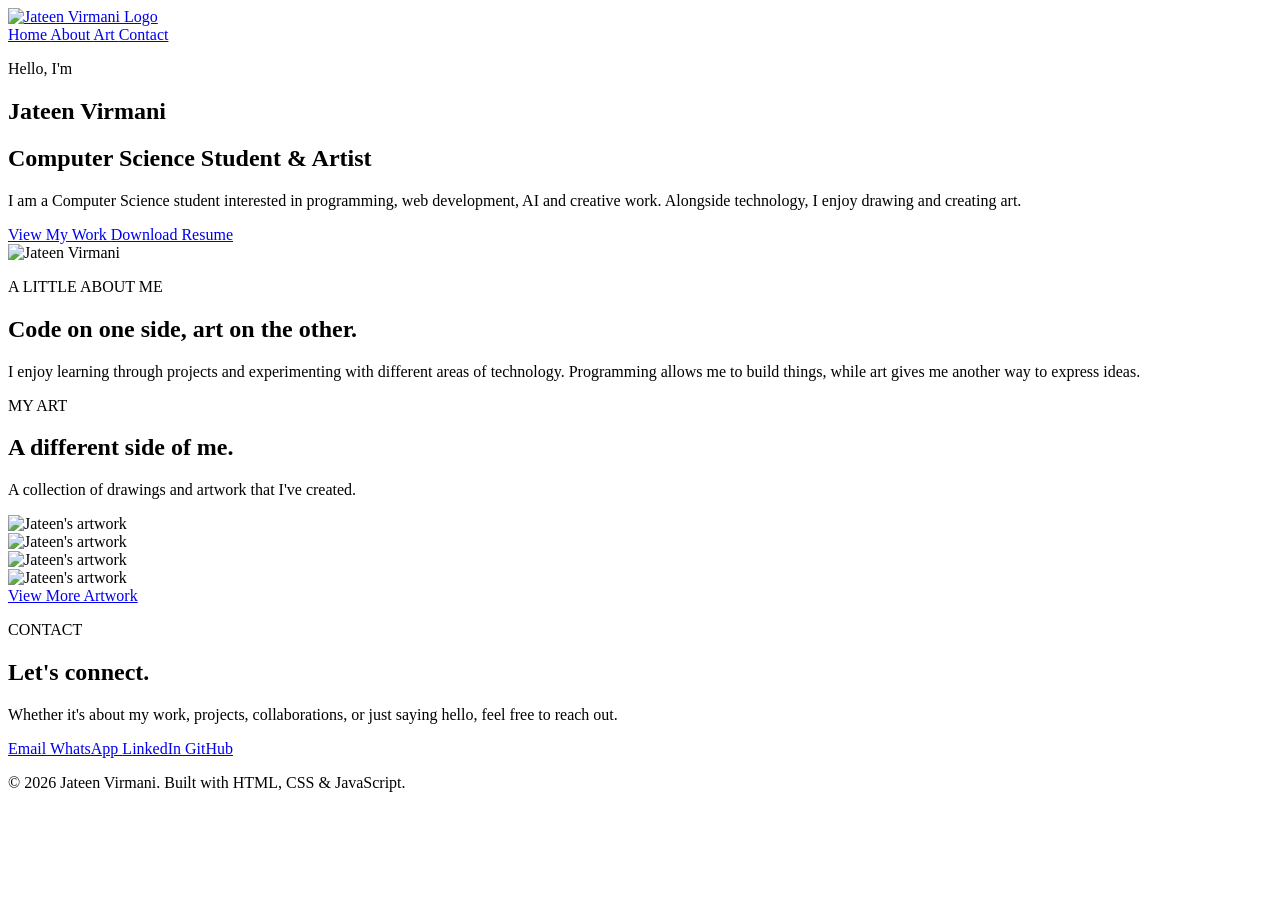
==== index.html @ e57f36a0 "Create index.html" ====
<!DOCTYPE html>
<html lang="en">

<head>
    <meta charset="UTF-8">
    <meta name="viewport" content="width=device-width, initial-scale=1.0">
    <title>Jateen Virmani | Portfolio</title>
    <link rel="stylesheet" href="style.css">
</head>
<body>
    <header class="navbar">

        <a href="index.html" class="nav-logo">
            <img
                src="assets/logo1.jpeg"
                alt="Jateen Virmani Logo"
            >
        </a>
        
        <nav class="nav-links">
            <a href="index.html" class="active">
                Home
            </a>
            <a href="about.html">
                About
            </a>
            <a href="#art">
                Art
            </a>
            <a href="#contact">
                Contact
            </a>
        </nav>
    </header>

    <main>
        <section class="hero">
            <div class="hero-content">
                <p class="small-text">
                    Hello, I'm
                </p>
                <h1>
                    Jateen Virmani
                </h1>
                <h2>
                    Computer Science Student
                    <span>&</span>
                    Artist
                </h2>
                <p class="hero-description">
                    I am a Computer Science student interested in
                    programming, web development, AI and creative work.
                    Alongside technology, I enjoy drawing and creating art.
                </p>
                <div class="hero-buttons">
                    <a
                        href="https://virmanijateen37.github.io/Snacks-Safari/"
                        target="_blank"
                        class="btn primary-btn">
                        View My Work
                    </a>
                    <a
                        href="assets/JateenVirmani_Resume (7).pdf"
                        target="_blank"
                        class="btn secondary-btn"
                        download>
                        Download Resume
                    </a>
                </div>
            </div>
            <div class="profile-container">
                <div class="profile-border">
                    <img
                        src="assets/profil.jpeg"
                        alt="Jateen Virmani"
                        class="profile-image"
                    >
                </div>
            </div>
        </section>
        <section class="intro-section">
            <p class="section-label">
                A LITTLE ABOUT ME
            </p>
            <h2>
                Code on one side,
                <span>art on the other.</span>
            </h2>
            <p>
                I enjoy learning through projects and experimenting with different areas of technology. Programming allows me to build things, while art gives me another way to
                express ideas.
            </p>
        </section>
        <section
            class="art-section"
            id="art">
            <p class="section-label">
                MY ART
            </p>
            <h2>
                A different side of me.
            </h2>
            <p class="section-description">
                A collection of drawings and artwork that I've created.
            </p>

            <div class="art-grid">
                <div class="art-card">
                    <img
                        src="assets/artwork1.jpeg"
                        alt="Jateen's artwork"
                    >
                </div>
                <div class="art-card">
                    <img
                        src="assets/artwork2.jpeg"
                        alt="Jateen's artwork"
                    >
                </div>
                <div class="art-card">
                    <img
                        src="assets/artwork5.jpeg"
                        alt="Jateen's artwork"
                    >
                </div>
                <div class="art-card">
                    <img
                        src="assets/artwork4.jpeg"
                        alt="Jateen's artwork"
                    >
                </div>
            </div>
            <a
                href="https://www.instagram.com/jateenvirmani37?stkn=MWpmOGZsa3kybGRicA=="
                class="art-button">
                View More Artwork
            </a>
        </section>
        <section
            class="contact-section"
            id="contact">
            <p class="section-label">
                CONTACT
            </p>
            <h2>
                Let's connect.
            </h2>
            <p>
                Whether it's about my work, projects,
                collaborations, or just saying hello,
                feel free to reach out.
            </p>
            <div class="contact-links">
                <a
                    href="mailto:jateenvirmani422@gmail.com"
                    class="contact-card">
                    <span>
                        Email
                    </span>
                </a>
                <a
                    href="https://wa.me/919468466400"
                    target="_blank"
                    rel="noopener noreferrer"
                    class="contact-card">
                    <span>
                        WhatsApp
                    </span>
                </a>
                <a
                    href="https://www.linkedin.com/in/jateen-virmani-3835a2323"
                    target="_blank"
                    rel="noopener noreferrer"
                    class="contact-card">
                        LinkedIn
                </a>
                <a
                    href="https://github.com/virmanijateen37"
                    target="_blank"
                    rel="noopener noreferrer"
                    class="contact-card">
                        GitHub
                </a>
            </div>
        </section>

    </main>
    <footer>
        <p>
            © 2026 Jateen Virmani. Built with HTML, CSS & JavaScript.
        </p>
    </footer>
    <script src="script.js"></script>
</body>
</html>
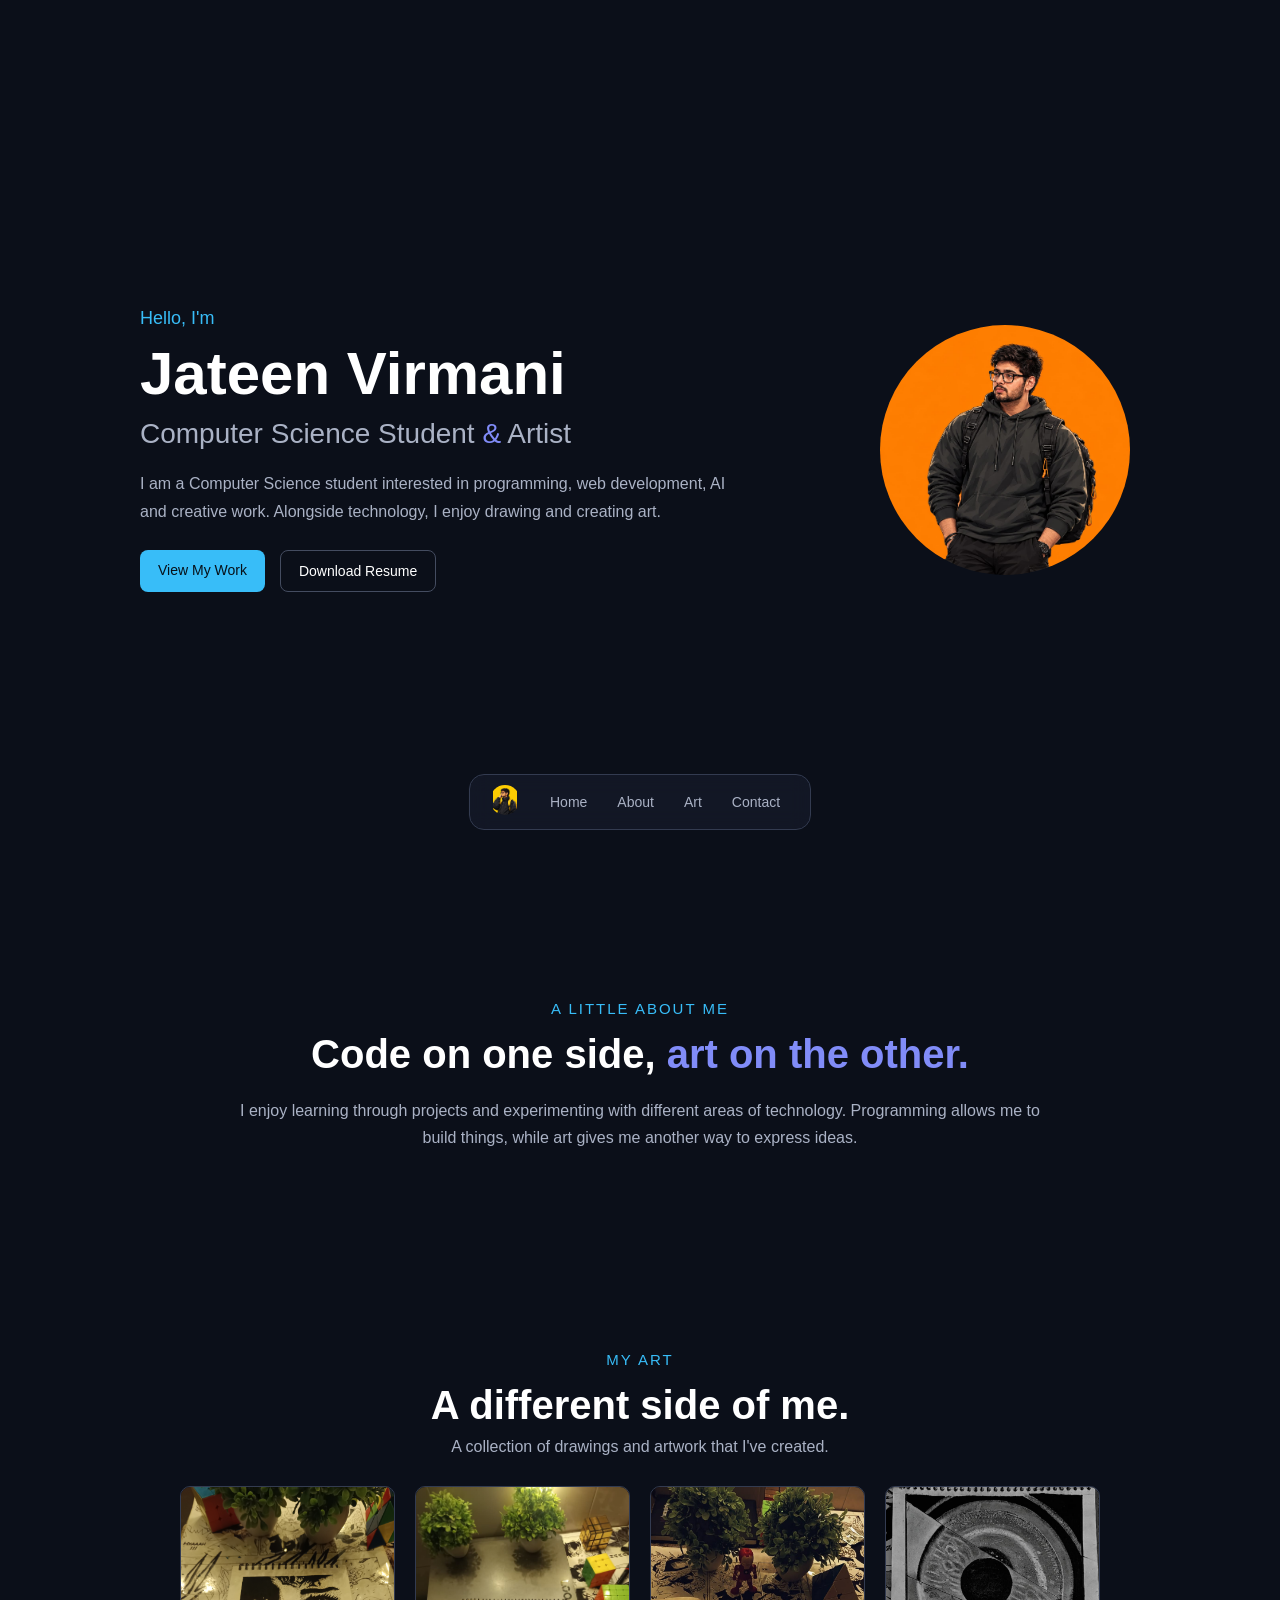
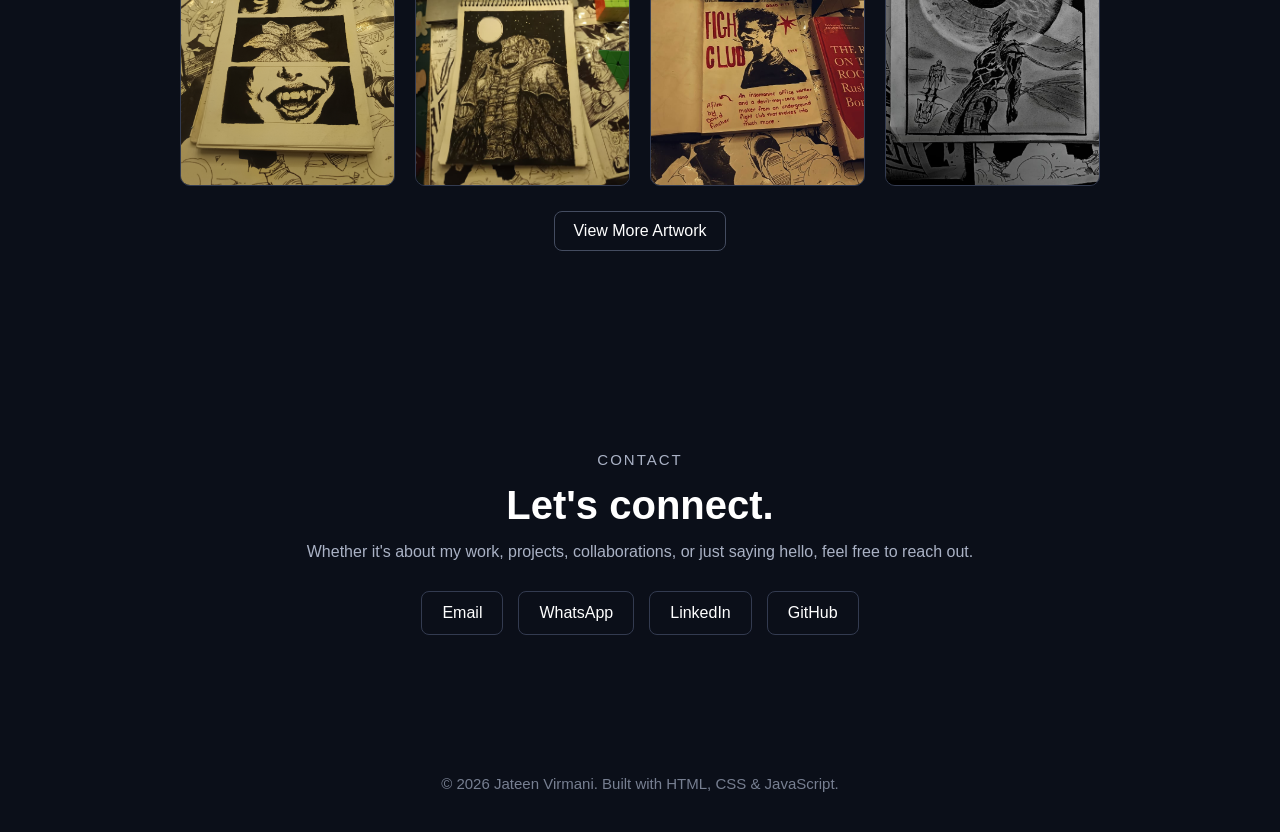
==== commit 445096a9: "Update index.html" ====
--- a/index.html
+++ b/index.html
@@ -21,7 +21,7 @@
             <a href="index.html" class="active">
                 Home
             </a>
-            <a href="about.html">
+            <a href="https://virmanijateen37.github.io/Portfolio/">
                 About
             </a>
             <a href="#art">
--- a/style.css
+++ b/style.css
@@ -0,0 +1,326 @@
+* {
+    margin: 0;
+    padding: 0;
+    box-sizing: border-box;
+}
+
+
+html{
+    scroll-behaviour: smooth;
+}
+body {
+    font-family: Arial, sans-serif;
+    background-color: #0b0f19;
+    color: white;
+}
+
+.navbar {
+    position: fixed;
+    bottom: 70px;
+    left: 50%;
+    transform: translateX(-50%);
+    display: flex;
+    align-items: center;
+    gap: 20px;
+    padding: 10px 20px;
+    background-color: rgba(20, 25, 40, 0.8);
+    backdrop-filter: blur(10px);
+    border: 1px solid #333b50;
+    border-radius: 15px;
+    z-index: 100;
+}
+
+.nav-logo img {
+    width: 30px;
+    height: 30px;
+    border-radius: 100%;
+    object-fit: contain;
+}
+
+.nav-links {
+    display: flex;
+    gap: 10px;
+}
+
+.nav-links a {
+    color: #aab2c5;
+    text-decoration: none;
+    padding: 8px 10px;
+    font-size: 14px;
+}
+
+.nav-links a:hover {
+    color: #38bdf8;
+}
+
+.hero {
+    min-height: 100vh;
+    display: flex;
+    align-items: center;
+    justify-content: space-between;
+    max-width: 1100px;
+    margin: auto;
+    padding: 50px;
+}
+.hero-content {
+    max-width: 600px;
+}
+
+.small-text {
+    color: #38bdf8;
+    font-size: 18px;
+    margin-bottom: 10px;
+}
+
+.hero h1 {
+    font-size: 60px;
+    margin-bottom: 10px;
+}
+
+.hero h2 {
+    color: #aab2c5;
+    font-size: 28px;
+    font-weight: normal;
+    margin-bottom: 20px;
+}
+
+.hero h2 span {
+    color: #818cf8;
+}
+
+.hero-description {
+    color: #aab2c5;
+    line-height: 1.7;
+    font-size: 16px;
+}
+
+.hero-buttons {
+    margin-top: 25px;
+    display: flex;
+    gap: 15px;
+}
+
+.btn {
+    padding: 12px 18px;
+    border-radius: 8px;
+    text-decoration: none;
+    font-size: 14px;
+}
+
+.primary-btn {
+    background-color: #38bdf8;
+    color: #071018;
+}
+
+.primary-btn:hover {
+    background-color: #7dd3fc;
+}
+
+.secondary-btn {
+    border: 1px solid #444c60;
+    color: white;
+}
+
+.secondary-btn:hover {
+    background-color: #1a2233;
+}
+
+.profile-container {
+    margin-left: 40px;
+}
+
+.profile-border {
+    width: 270px;
+    height: 270px;
+    padding: 10px;
+    border: none;
+    border-radius: 100%;
+}
+
+.profile-image {
+    width: 100%;
+    height: 100%;
+    object-fit: cover;
+    border-radius: 100%;
+}
+
+.intro-section {
+    max-width: 900px;
+    margin: auto;
+    padding: 100px 40px;
+    text-align: center;
+}
+
+.section-label {
+    color: #38bdf8;
+    font-size: 15px;
+    letter-spacing: 2px;
+    margin-bottom: 15px;
+}
+
+.intro-section h2 {
+    font-size: 40px;
+    margin-bottom: 20px;
+}
+
+.intro-section h2 span {
+    color: #818cf8;
+}
+
+.intro-section p:last-child {
+    color: #aab2c5;
+    line-height: 1.7;
+}
+
+.art-section {
+    max-width: 1000px;
+    margin: auto;
+    padding: 100px 40px;
+    text-align: center;
+}
+
+.art-section h2 {
+    font-size: 40px;
+    margin-bottom: 10px;
+}
+
+.section-description {
+    color: #aab2c5;
+    margin-bottom: 30px;
+}
+
+.art-grid {
+    display: flex;
+    gap: 20px;
+    justify-content: center;
+}
+
+.art-card {
+    width: 30%;
+    height: 300px;
+    background-color: #151b29;
+    border: 1px solid #333b50;
+    border-radius: 10px;
+    overflow: hidden;
+}
+
+.art-card img {
+    width: 100%;
+    height: 100%;
+    object-fit: cover;
+}
+
+.art-button {
+    display: inline-block;
+    margin-top: 25px;
+    padding: 10px 18px;
+    border: 1px solid #444c60;
+    border-radius: 8px;
+    color: white;
+    text-decoration: none;
+}
+
+.art-button:hover {
+    background-color: #1a2233;
+}
+
+.contact-section {
+    max-width: 900px;
+    margin: auto;
+    padding: 100px 40px;
+    text-align: center;
+}
+
+.contact-section h2 {
+    font-size: 40px;
+    margin-bottom: 15px;
+}
+
+.contact-section > p {
+    color: #aab2c5;
+}
+
+.contact-links {
+    display: flex;
+    justify-content: center;
+    gap: 15px;
+    margin-top: 30px;
+}
+
+.contact-card {
+    padding: 12px 20px;
+    border: 1px solid #333b50;
+    border-radius: 8px;
+    color: white;
+    text-decoration: none;
+}
+
+.contact-card:hover {
+    background-color: #1a2233;
+    color: #38bdf8;
+}
+
+footer {
+    text-align: center;
+    padding: 40px;
+    color: #777f91;
+    font-size: 15px;
+}
+
+
+@media (max-width: 700px) {
+    .hero {
+        flex-direction: column-reverse;
+        text-align: center;
+        padding: 120px 20px 80px;
+    }
+
+    .profile-container {
+        margin-left: 0;
+        margin-bottom: 40px;
+    }
+
+    .profile-border {
+        width: 220px;
+        height: 220px;
+    }
+
+    .hero h1 {
+        font-size: 42px;
+    }
+
+    .hero h2 {
+        font-size: 22px;
+    }
+
+    .hero-buttons {
+        justify-content: center;
+    }
+
+    .art-grid {
+        flex-direction: column;
+    }
+
+    .art-card {
+        width: 100%;
+    }
+
+    .contact-links {
+        flex-direction: column;
+    }
+
+    .navbar {
+        width: 95%;
+        gap: 8px;
+        padding: 8px;
+    }
+
+    .nav-links {
+        gap: 2px;
+    }
+
+    .nav-links a {
+        font-size: 12px;
+       padding: 7px 6px;
+    }
+}
